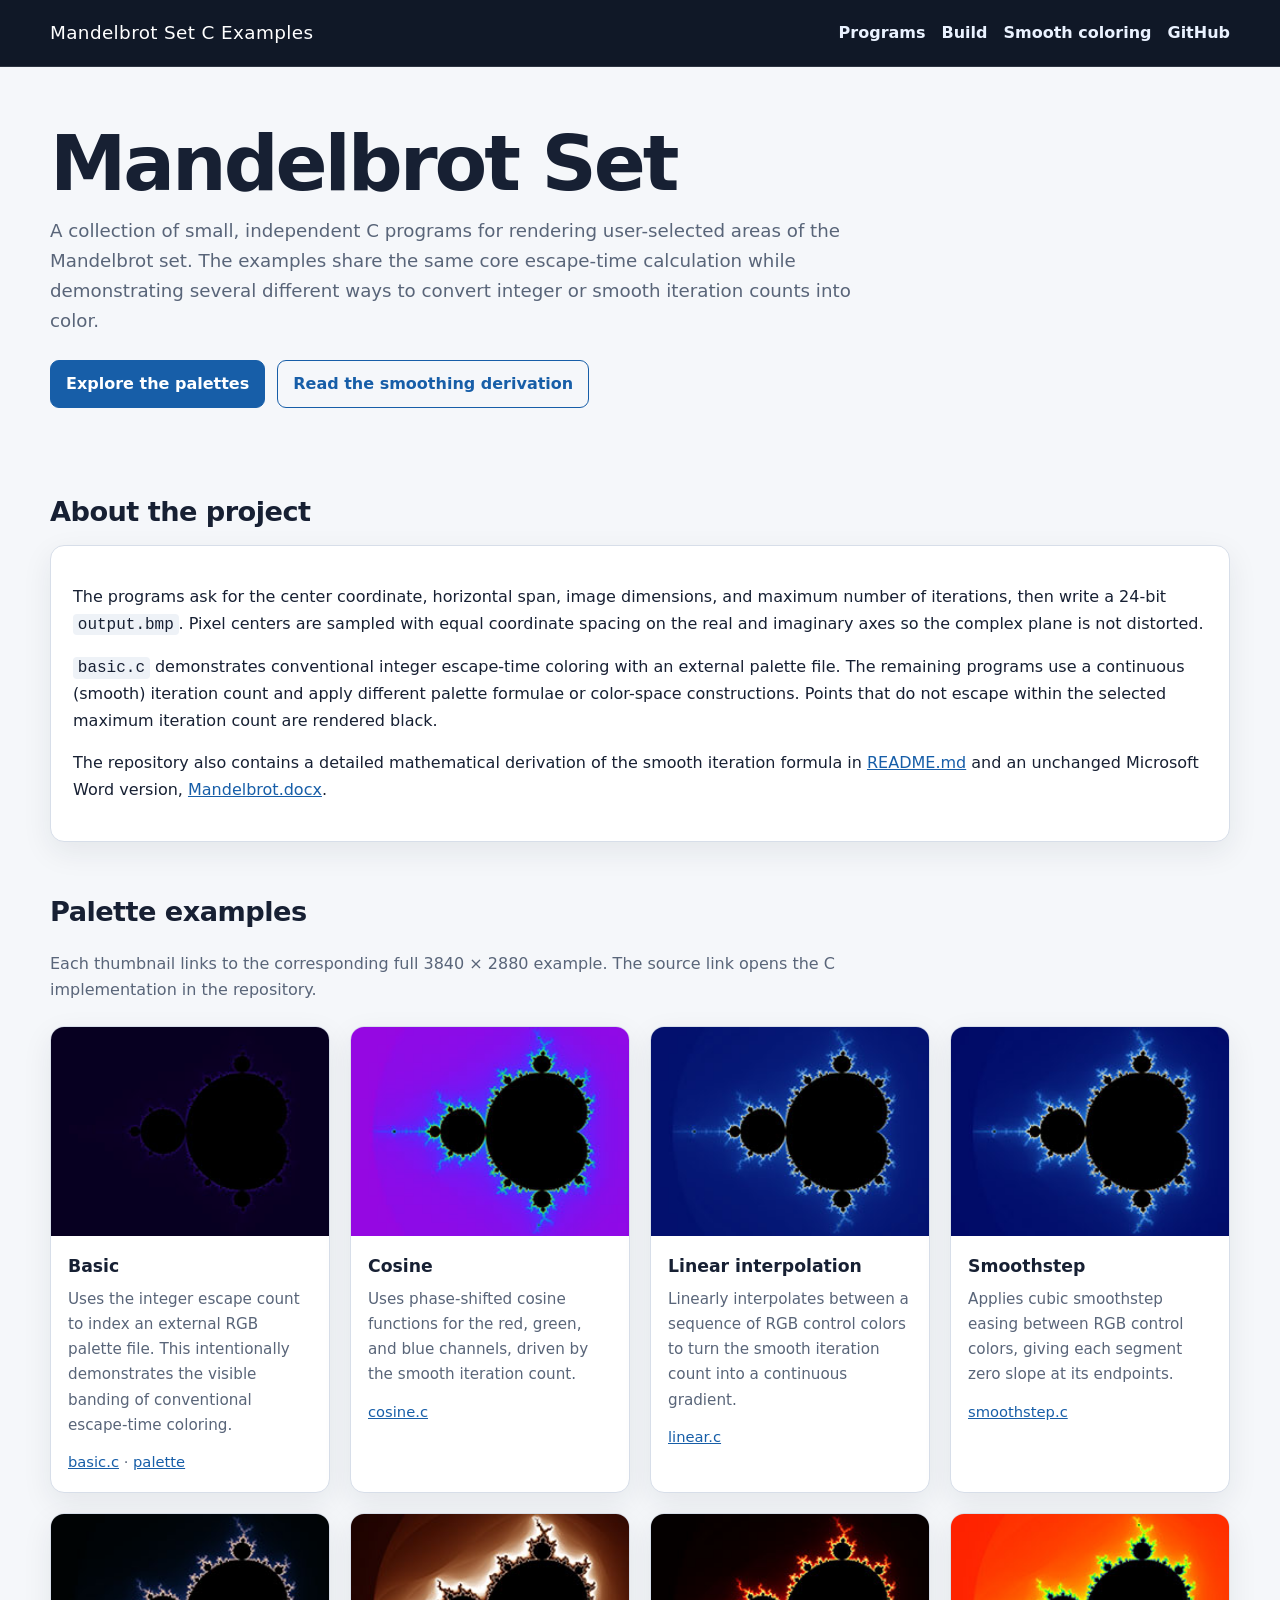
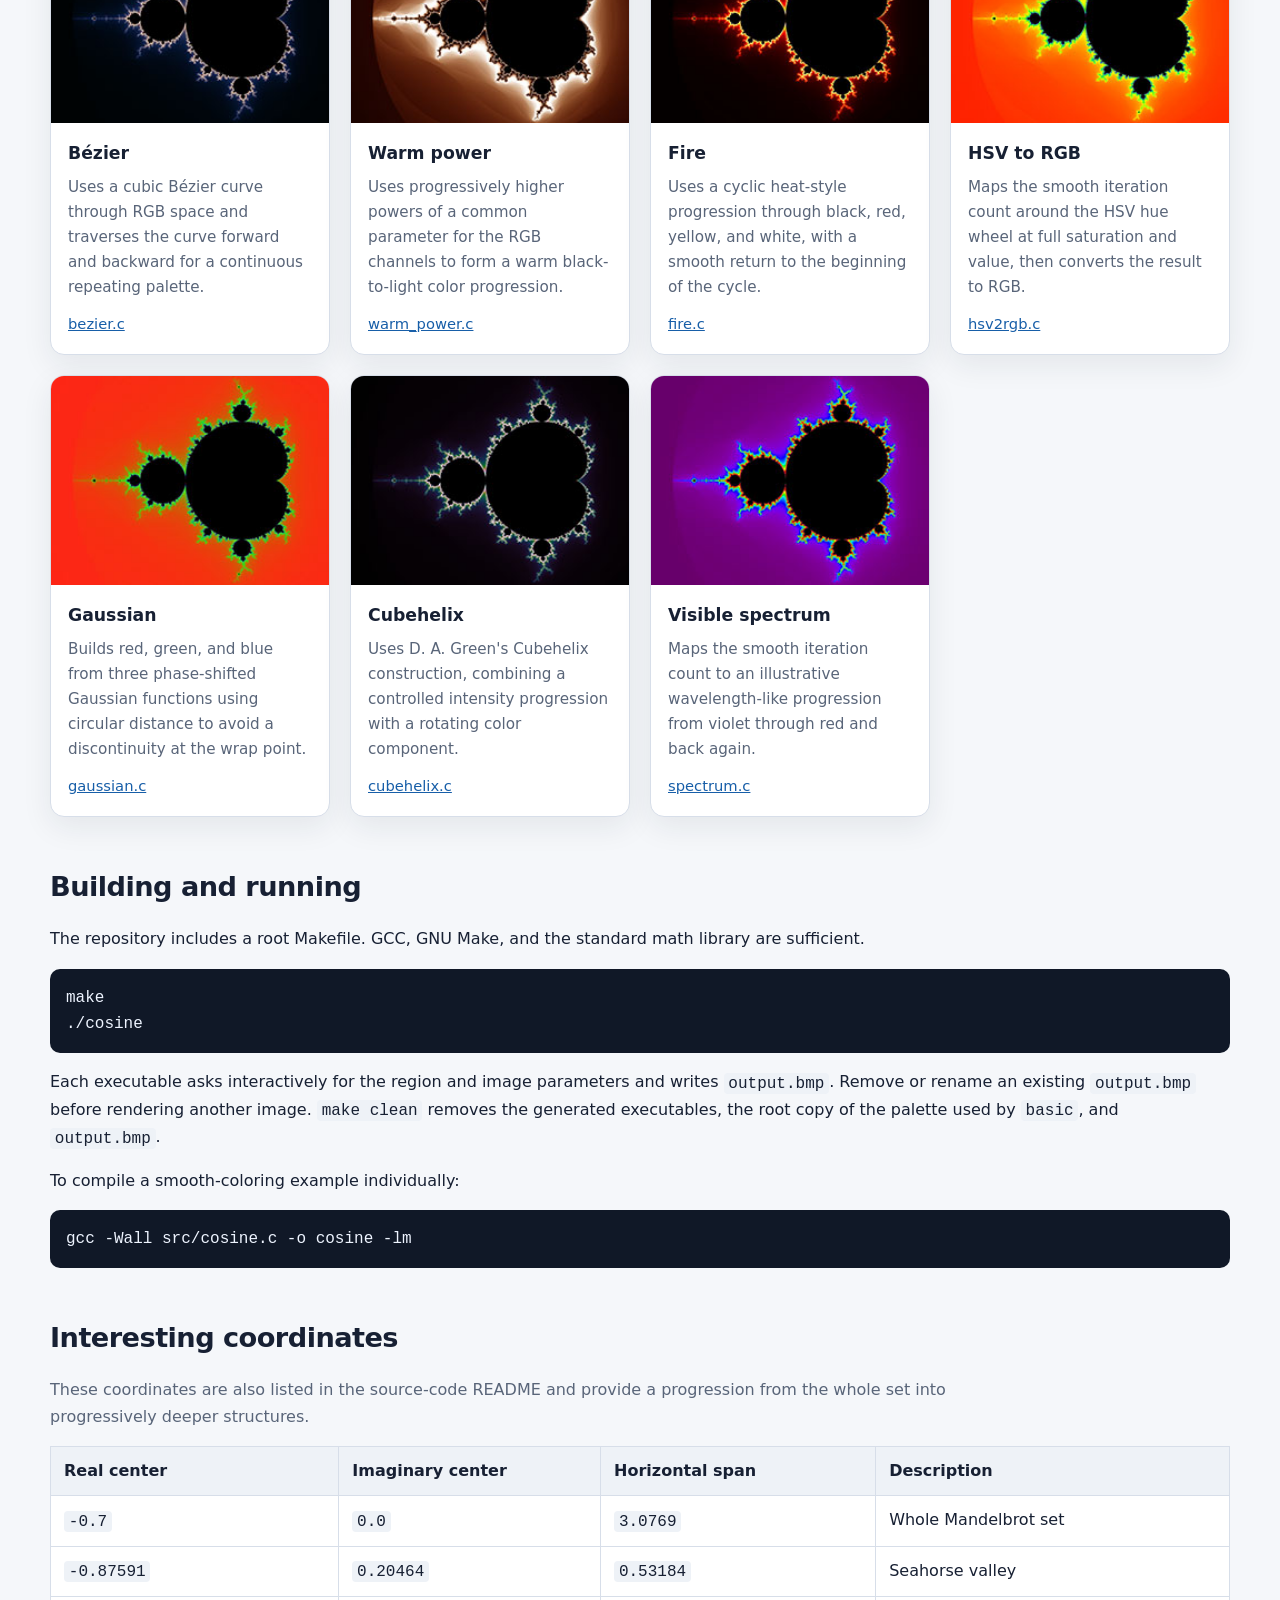
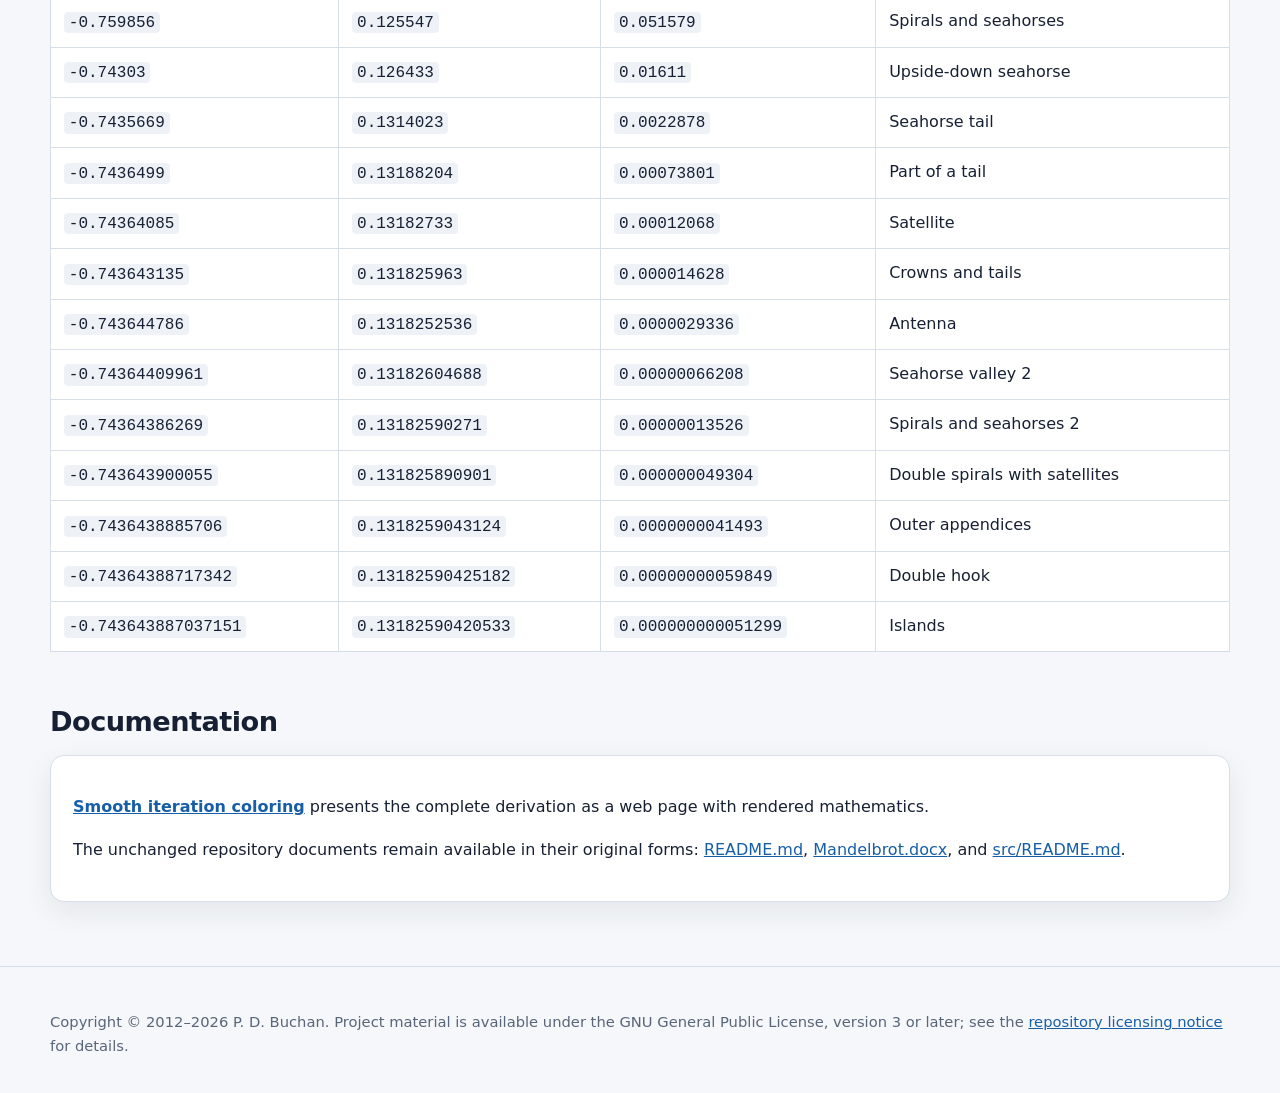
==== docs/index.html @ 26bf6dbe "Added GutHub Pages HTML files, Makefile, READMEs" ====
<!doctype html>
<html lang="en">
<head>
  <meta charset="utf-8">
  <meta name="viewport" content="width=device-width, initial-scale=1">
  <meta name="description" content="C language Mandelbrot renderers demonstrating integer and smooth coloring palettes.">
  <title>Mandelbrot Set C Examples</title>
  <link rel="stylesheet" href="assets/mandelbrot.css">
  <link rel="icon" href="assets/favicon.svg" type="image/svg+xml">
</head>
<body>
<header class="site-header">
  <div class="header-inner">
    <p class="site-title">Mandelbrot Set C Examples</p>
    <nav aria-label="Primary navigation">
      <a href="#programs">Programs</a>
      <a href="#build">Build</a>
      <a href="smoothing.html">Smooth coloring</a>
      <a href="https://github.com/pdbuchan/mandelbrot">GitHub</a>
    </nav>
  </div>
</header>

<main>
  <section class="hero">
    <h1>Mandelbrot Set</h1>
    <p>A collection of small, independent C programs for rendering user-selected areas of the Mandelbrot set. The examples share the same core escape-time calculation while demonstrating several different ways to convert integer or smooth iteration counts into color.</p>
    <div class="actions">
      <a class="button" href="#programs">Explore the palettes</a>
      <a class="button secondary" href="smoothing.html">Read the smoothing derivation</a>
    </div>
  </section>

  <section id="about">
    <h2>About the project</h2>
    <div class="panel">
      <p>The programs ask for the center coordinate, horizontal span, image dimensions, and maximum number of iterations, then write a 24-bit <code>output.bmp</code>. Pixel centers are sampled with equal coordinate spacing on the real and imaginary axes so the complex plane is not distorted.</p>
      <p><code>basic.c</code> demonstrates conventional integer escape-time coloring with an external palette file. The remaining programs use a continuous (smooth) iteration count and apply different palette formulae or color-space constructions. Points that do not escape within the selected maximum iteration count are rendered black.</p>
      <p>The repository also contains a detailed mathematical derivation of the smooth iteration formula in <a href="https://github.com/pdbuchan/mandelbrot/blob/main/README.md">README.md</a> and an unchanged Microsoft Word version, <a href="https://github.com/pdbuchan/mandelbrot/raw/refs/heads/main/Mandelbrot.docx">Mandelbrot.docx</a>.</p>
    </div>
  </section>

  <section id="programs">
    <h2>Palette examples</h2>
    <p class="lead">Each thumbnail links to the corresponding full 3840 × 2880 example. The source link opens the C implementation in the repository.</p>
    <div class="gallery">

      <article class="card">
        <a class="image-link" href="assets/images/basic_whole.jpg"><img src="assets/images/basic_whole_thumb.jpg" alt="Mandelbrot set rendered using the basic integer palette"></a>
        <div class="card-body"><h3>Basic</h3><p>Uses the integer escape count to index an external RGB palette file. This intentionally demonstrates the visible banding of conventional escape-time coloring.</p><p class="links"><a href="https://github.com/pdbuchan/mandelbrot/blob/main/src/basic.c">basic.c</a> · <a href="https://github.com/pdbuchan/mandelbrot/blob/main/src/palette">palette</a></p></div>
      </article>

      <article class="card">
        <a class="image-link" href="assets/images/cosine_whole.jpg"><img src="assets/images/cosine_whole_thumb.jpg" alt="Mandelbrot set rendered with a cosine palette"></a>
        <div class="card-body"><h3>Cosine</h3><p>Uses phase-shifted cosine functions for the red, green, and blue channels, driven by the smooth iteration count.</p><p class="links"><a href="https://github.com/pdbuchan/mandelbrot/blob/main/src/cosine.c">cosine.c</a></p></div>
      </article>

      <article class="card">
        <a class="image-link" href="assets/images/linear_whole.jpg"><img src="assets/images/linear_whole_thumb.jpg" alt="Mandelbrot set rendered with linear RGB interpolation"></a>
        <div class="card-body"><h3>Linear interpolation</h3><p>Linearly interpolates between a sequence of RGB control colors to turn the smooth iteration count into a continuous gradient.</p><p class="links"><a href="https://github.com/pdbuchan/mandelbrot/blob/main/src/linear.c">linear.c</a></p></div>
      </article>

      <article class="card">
        <a class="image-link" href="assets/images/smoothstep_whole.jpg"><img src="assets/images/smoothstep_whole_thumb.jpg" alt="Mandelbrot set rendered with smoothstep interpolation"></a>
        <div class="card-body"><h3>Smoothstep</h3><p>Applies cubic smoothstep easing between RGB control colors, giving each segment zero slope at its endpoints.</p><p class="links"><a href="https://github.com/pdbuchan/mandelbrot/blob/main/src/smoothstep.c">smoothstep.c</a></p></div>
      </article>

      <article class="card">
        <a class="image-link" href="assets/images/bezier_whole.jpg"><img src="assets/images/bezier_whole_thumb.jpg" alt="Mandelbrot set rendered with a Bezier color palette"></a>
        <div class="card-body"><h3>Bézier</h3><p>Uses a cubic Bézier curve through RGB space and traverses the curve forward and backward for a continuous repeating palette.</p><p class="links"><a href="https://github.com/pdbuchan/mandelbrot/blob/main/src/bezier.c">bezier.c</a></p></div>
      </article>

      <article class="card">
        <a class="image-link" href="assets/images/warm_power_whole.jpg"><img src="assets/images/warm_power_whole_thumb.jpg" alt="Mandelbrot set rendered with a warm RGB power-law palette"></a>
        <div class="card-body"><h3>Warm power</h3><p>Uses progressively higher powers of a common parameter for the RGB channels to form a warm black-to-light color progression.</p><p class="links"><a href="https://github.com/pdbuchan/mandelbrot/blob/main/src/warm_power.c">warm_power.c</a></p></div>
      </article>

      <article class="card">
        <a class="image-link" href="assets/images/fire_whole.jpg"><img src="assets/images/fire_whole_thumb.jpg" alt="Mandelbrot set rendered with a fire palette"></a>
        <div class="card-body"><h3>Fire</h3><p>Uses a cyclic heat-style progression through black, red, yellow, and white, with a smooth return to the beginning of the cycle.</p><p class="links"><a href="https://github.com/pdbuchan/mandelbrot/blob/main/src/fire.c">fire.c</a></p></div>
      </article>

      <article class="card">
        <a class="image-link" href="assets/images/hsv2rgb_whole.jpg"><img src="assets/images/hsv2rgb_whole_thumb.jpg" alt="Mandelbrot set rendered by converting HSV hue to RGB"></a>
        <div class="card-body"><h3>HSV to RGB</h3><p>Maps the smooth iteration count around the HSV hue wheel at full saturation and value, then converts the result to RGB.</p><p class="links"><a href="https://github.com/pdbuchan/mandelbrot/blob/main/src/hsv2rgb.c">hsv2rgb.c</a></p></div>
      </article>

      <article class="card">
        <a class="image-link" href="assets/images/gaussian_whole.jpg"><img src="assets/images/gaussian_whole_thumb.jpg" alt="Mandelbrot set rendered with Gaussian RGB channel functions"></a>
        <div class="card-body"><h3>Gaussian</h3><p>Builds red, green, and blue from three phase-shifted Gaussian functions using circular distance to avoid a discontinuity at the wrap point.</p><p class="links"><a href="https://github.com/pdbuchan/mandelbrot/blob/main/src/gaussian.c">gaussian.c</a></p></div>
      </article>

      <article class="card">
        <a class="image-link" href="assets/images/cubehelix_whole.jpg"><img src="assets/images/cubehelix_whole_thumb.jpg" alt="Mandelbrot set rendered with the Cubehelix color scheme"></a>
        <div class="card-body"><h3>Cubehelix</h3><p>Uses D. A. Green's Cubehelix construction, combining a controlled intensity progression with a rotating color component.</p><p class="links"><a href="https://github.com/pdbuchan/mandelbrot/blob/main/src/cubehelix.c">cubehelix.c</a></p></div>
      </article>

      <article class="card">
        <a class="image-link" href="assets/images/spectrum_whole.jpg"><img src="assets/images/spectrum_whole_thumb.jpg" alt="Mandelbrot set rendered with an approximate visible spectrum"></a>
        <div class="card-body"><h3>Visible spectrum</h3><p>Maps the smooth iteration count to an illustrative wavelength-like progression from violet through red and back again.</p><p class="links"><a href="https://github.com/pdbuchan/mandelbrot/blob/main/src/spectrum.c">spectrum.c</a></p></div>
      </article>

    </div>
  </section>

  <section id="build">
    <h2>Building and running</h2>
    <p>The repository includes a root Makefile. GCC, GNU Make, and the standard math library are sufficient.</p>
    <pre><code>make
./cosine</code></pre>
    <p>Each executable asks interactively for the region and image parameters and writes <code>output.bmp</code>. Remove or rename an existing <code>output.bmp</code> before rendering another image. <code>make clean</code> removes the generated executables, the root copy of the palette used by <code>basic</code>, and <code>output.bmp</code>.</p>
    <p>To compile a smooth-coloring example individually:</p>
    <pre><code>gcc -Wall src/cosine.c -o cosine -lm</code></pre>
  </section>

  <section id="coordinates">
    <h2>Interesting coordinates</h2>
    <p class="lead">These coordinates are also listed in the source-code README and provide a progression from the whole set into progressively deeper structures.</p>
    <div class="table-wrap">
      <table>
        <thead><tr><th>Real center</th><th>Imaginary center</th><th>Horizontal span</th><th>Description</th></tr></thead>
        <tbody>
          <tr><td><code>-0.7</code></td><td><code>0.0</code></td><td><code>3.0769</code></td><td>Whole Mandelbrot set</td></tr>
          <tr><td><code>-0.87591</code></td><td><code>0.20464</code></td><td><code>0.53184</code></td><td>Seahorse valley</td></tr>
          <tr><td><code>-0.759856</code></td><td><code>0.125547</code></td><td><code>0.051579</code></td><td>Spirals and seahorses</td></tr>
          <tr><td><code>-0.74303</code></td><td><code>0.126433</code></td><td><code>0.01611</code></td><td>Upside-down seahorse</td></tr>
          <tr><td><code>-0.7435669</code></td><td><code>0.1314023</code></td><td><code>0.0022878</code></td><td>Seahorse tail</td></tr>
          <tr><td><code>-0.7436499</code></td><td><code>0.13188204</code></td><td><code>0.00073801</code></td><td>Part of a tail</td></tr>
          <tr><td><code>-0.74364085</code></td><td><code>0.13182733</code></td><td><code>0.00012068</code></td><td>Satellite</td></tr>
          <tr><td><code>-0.743643135</code></td><td><code>0.131825963</code></td><td><code>0.000014628</code></td><td>Crowns and tails</td></tr>
          <tr><td><code>-0.743644786</code></td><td><code>0.1318252536</code></td><td><code>0.0000029336</code></td><td>Antenna</td></tr>
          <tr><td><code>-0.74364409961</code></td><td><code>0.13182604688</code></td><td><code>0.00000066208</code></td><td>Seahorse valley 2</td></tr>
          <tr><td><code>-0.74364386269</code></td><td><code>0.13182590271</code></td><td><code>0.00000013526</code></td><td>Spirals and seahorses 2</td></tr>
          <tr><td><code>-0.743643900055</code></td><td><code>0.131825890901</code></td><td><code>0.000000049304</code></td><td>Double spirals with satellites</td></tr>
          <tr><td><code>-0.7436438885706</code></td><td><code>0.1318259043124</code></td><td><code>0.0000000041493</code></td><td>Outer appendices</td></tr>
          <tr><td><code>-0.74364388717342</code></td><td><code>0.13182590425182</code></td><td><code>0.00000000059849</code></td><td>Double hook</td></tr>
          <tr><td><code>-0.743643887037151</code></td><td><code>0.13182590420533</code></td><td><code>0.000000000051299</code></td><td>Islands</td></tr>
        </tbody>
      </table>
    </div>
  </section>

  <section id="documentation">
    <h2>Documentation</h2>
    <div class="panel">
      <p><a href="smoothing.html"><strong>Smooth iteration coloring</strong></a> presents the complete derivation as a web page with rendered mathematics.</p>
      <p>The unchanged repository documents remain available in their original forms: <a href="https://github.com/pdbuchan/mandelbrot/blob/main/README.md">README.md</a>, <a href="https://github.com/pdbuchan/mandelbrot/raw/refs/heads/main/Mandelbrot.docx">Mandelbrot.docx</a>, and <a href="https://github.com/pdbuchan/mandelbrot/blob/main/src/README.md">src/README.md</a>.</p>
    </div>
  </section>
</main>

<footer>
  <div class="footer-inner">
    <p>Copyright © 2012–2026 P. D. Buchan. Project material is available under the GNU General Public License, version 3 or later; see the <a href="https://github.com/pdbuchan/mandelbrot/blob/main/LICENSE-NOTICE.md">repository licensing notice</a> for details.</p>
  </div>
</footer>
</body>
</html>
---- docs/assets/mandelbrot.css ----
:root {
  color-scheme: light;
  --bg: #f5f7fa;
  --surface: #ffffff;
  --surface-2: #eef2f7;
  --text: #172033;
  --muted: #596579;
  --border: #d7dee9;
  --accent: #175ea8;
  --accent-dark: #104779;
  --shadow: 0 10px 30px rgba(23, 32, 51, 0.08);
  --radius: 14px;
  --content: 1180px;
}

* { box-sizing: border-box; }

html { scroll-behavior: smooth; }

body {
  margin: 0;
  background: var(--bg);
  color: var(--text);
  font-family: system-ui, -apple-system, BlinkMacSystemFont, "Segoe UI", sans-serif;
  line-height: 1.65;
}

a { color: var(--accent); }
a:hover { color: var(--accent-dark); }

header.site-header {
  background: #101827;
  color: #fff;
  border-bottom: 1px solid rgba(255,255,255,.12);
}

.header-inner,
main,
.footer-inner {
  width: min(calc(100% - 32px), var(--content));
  margin: 0 auto;
}

.header-inner {
  display: flex;
  align-items: center;
  justify-content: space-between;
  gap: 24px;
  padding: 18px 0;
}

.site-title {
  margin: 0;
  font-size: 1.15rem;
  letter-spacing: .02em;
}

nav { display: flex; flex-wrap: wrap; gap: 16px; }
nav a { color: #eaf2ff; text-decoration: none; font-weight: 600; }
nav a:hover { color: #fff; text-decoration: underline; }

.hero {
  padding: 58px 0 34px;
}

.hero h1 {
  margin: 0 0 12px;
  font-size: clamp(2.2rem, 6vw, 4.8rem);
  line-height: 1.02;
  letter-spacing: -.04em;
}

.hero p {
  max-width: 820px;
  margin: 0;
  color: var(--muted);
  font-size: 1.14rem;
}

.actions { display: flex; flex-wrap: wrap; gap: 12px; margin-top: 24px; }
.button {
  display: inline-block;
  padding: 10px 15px;
  border: 1px solid var(--accent);
  border-radius: 9px;
  background: var(--accent);
  color: white;
  text-decoration: none;
  font-weight: 700;
}
.button.secondary { background: transparent; color: var(--accent); }
.button:hover { background: var(--accent-dark); color: #fff; }

section { margin: 0 0 48px; }
section > h2 {
  margin-bottom: 10px;
  font-size: 1.7rem;
  letter-spacing: -.02em;
}
.lead { color: var(--muted); max-width: 900px; }

.panel {
  padding: 22px;
  background: var(--surface);
  border: 1px solid var(--border);
  border-radius: var(--radius);
  box-shadow: var(--shadow);
}

.gallery {
  display: grid;
  grid-template-columns: repeat(auto-fit, minmax(245px, 1fr));
  gap: 20px;
  margin-top: 22px;
}

.card {
  overflow: hidden;
  background: var(--surface);
  border: 1px solid var(--border);
  border-radius: var(--radius);
  box-shadow: var(--shadow);
}

.card a.image-link { display: block; background: #05070a; }
.card img {
  display: block;
  width: 100%;
  aspect-ratio: 250 / 188;
  object-fit: cover;
}
.card-body { padding: 16px 17px 18px; }
.card h3 { margin: 0 0 7px; font-size: 1.08rem; }
.card p { margin: 0; color: var(--muted); font-size: .95rem; }
.card .links { margin-top: 12px; font-size: .92rem; }

code, pre { font-family: ui-monospace, SFMono-Regular, Menlo, Consolas, monospace; }
code {
  padding: .1em .3em;
  background: var(--surface-2);
  border-radius: 4px;
}
pre {
  overflow-x: auto;
  padding: 16px;
  background: #101827;
  color: #eef4ff;
  border-radius: 10px;
}
pre code { padding: 0; background: none; }

.table-wrap { overflow-x: auto; }
table {
  width: 100%;
  border-collapse: collapse;
  background: var(--surface);
}
th, td {
  padding: 11px 13px;
  border: 1px solid var(--border);
  text-align: left;
  vertical-align: top;
}
th { background: var(--surface-2); }

.math-page main { max-width: 920px; }
.math-page main > h1 { margin-top: 48px; }
.math-page h2 { margin-top: 2.2em; }
.math-page h3 { margin-top: 1.8em; }
.math-page blockquote {
  margin-left: 0;
  padding: 1px 18px;
  border-left: 4px solid var(--accent);
  background: var(--surface);
}

footer {
  margin-top: 64px;
  padding: 28px 0 40px;
  border-top: 1px solid var(--border);
  color: var(--muted);
  font-size: .92rem;
}

@media (max-width: 700px) {
  .header-inner { align-items: flex-start; flex-direction: column; }
  .hero { padding-top: 38px; }
}
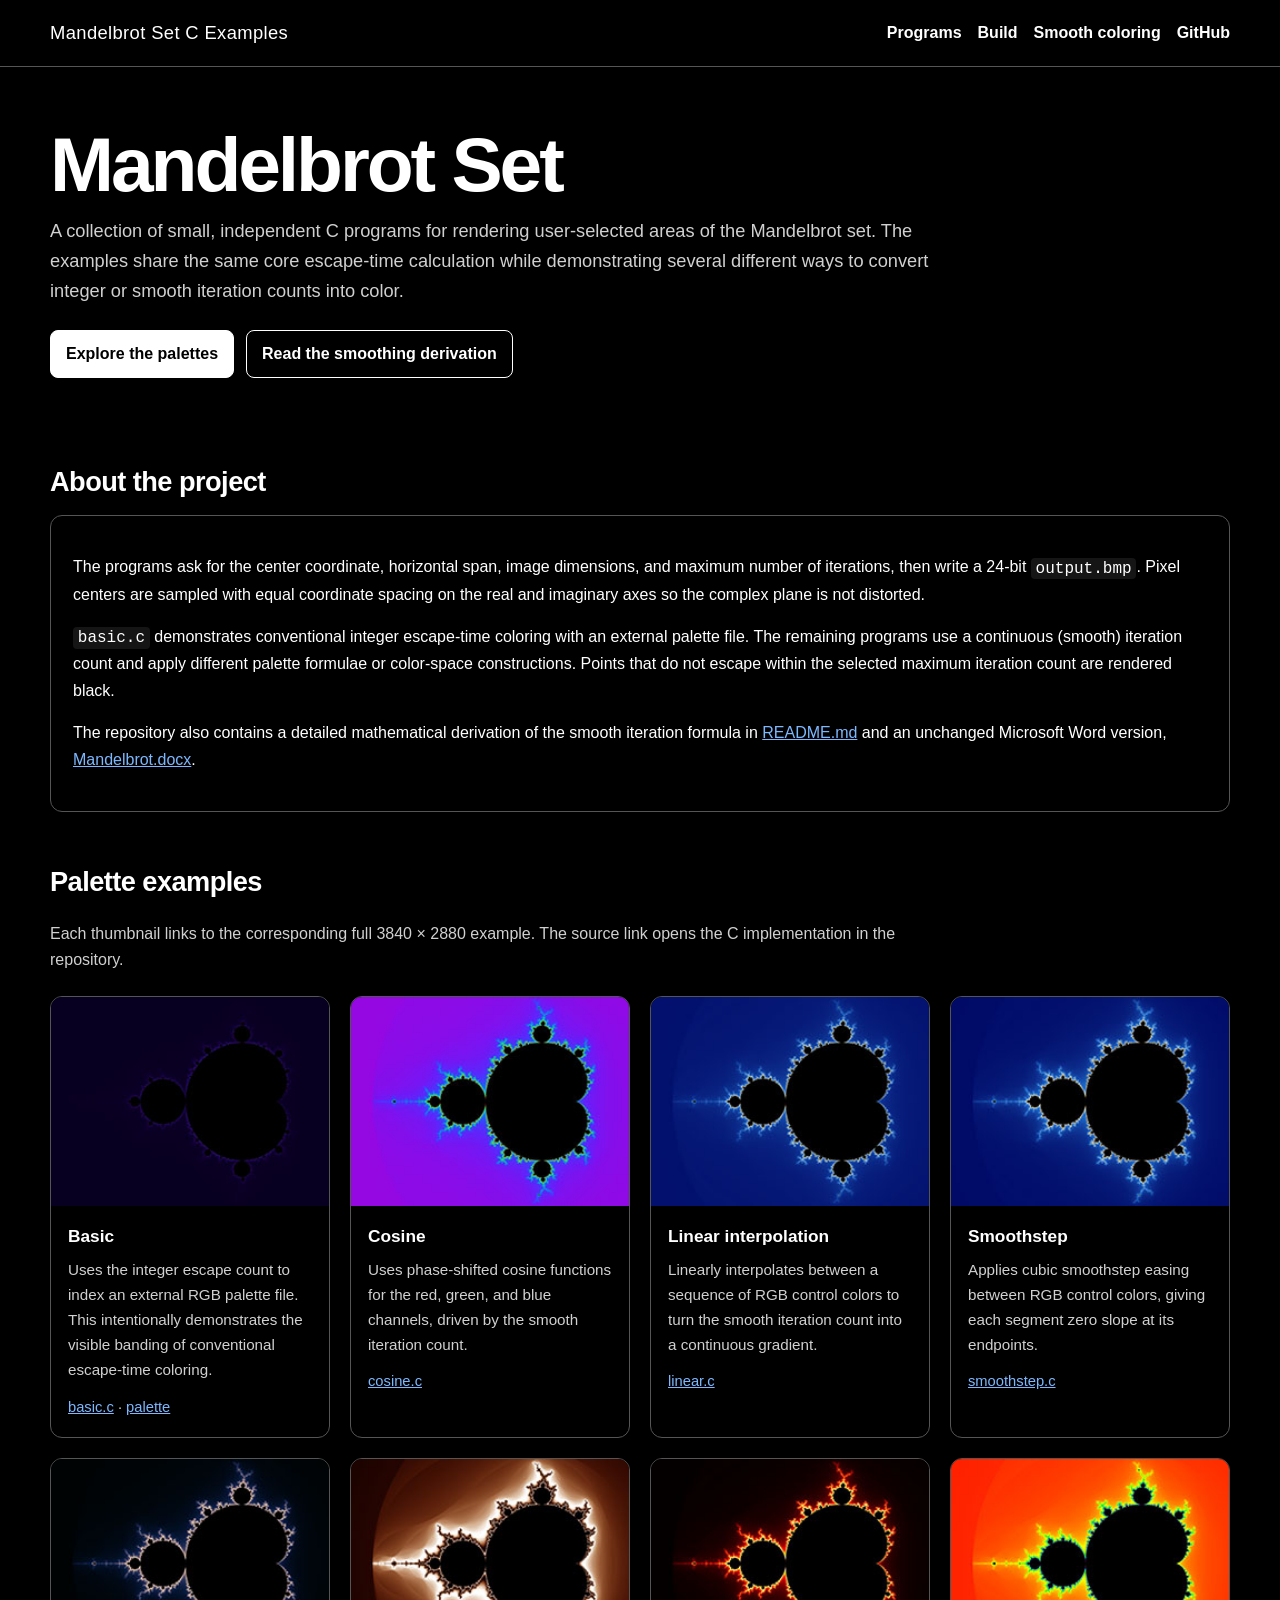
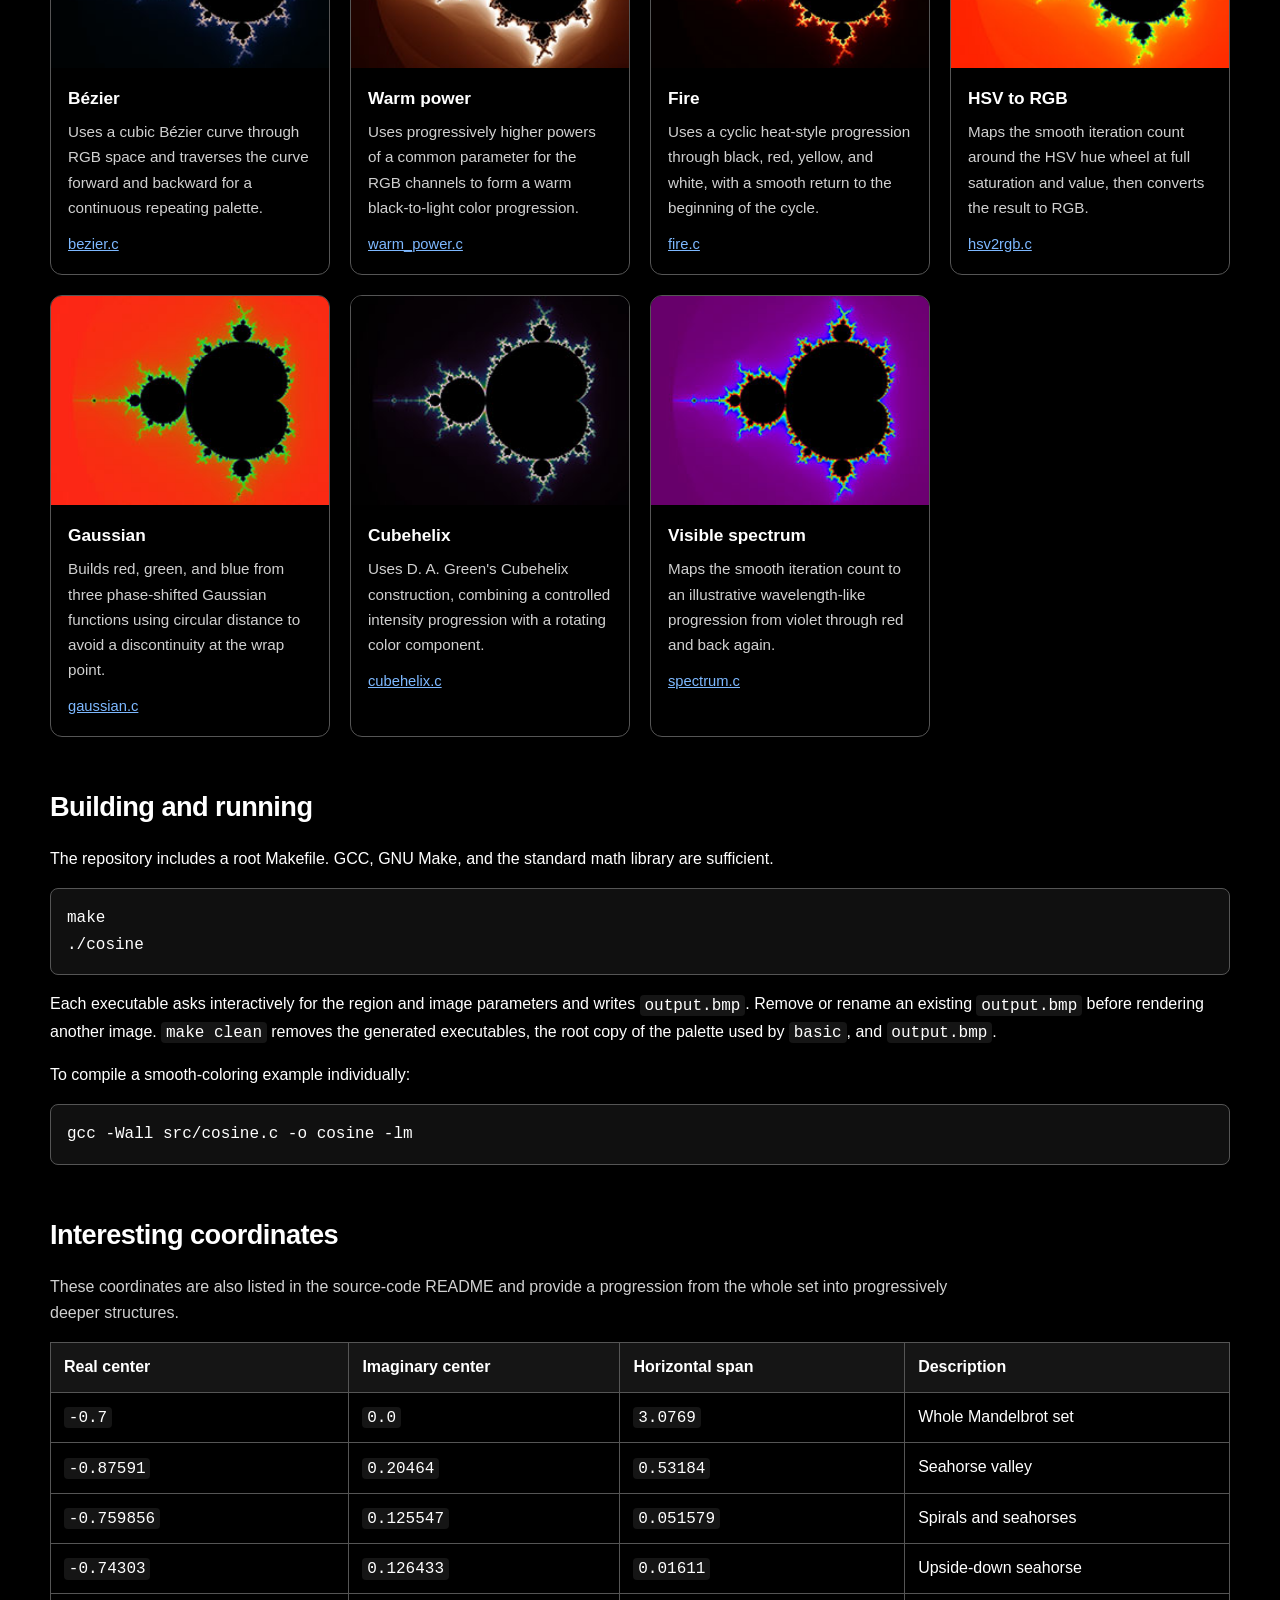
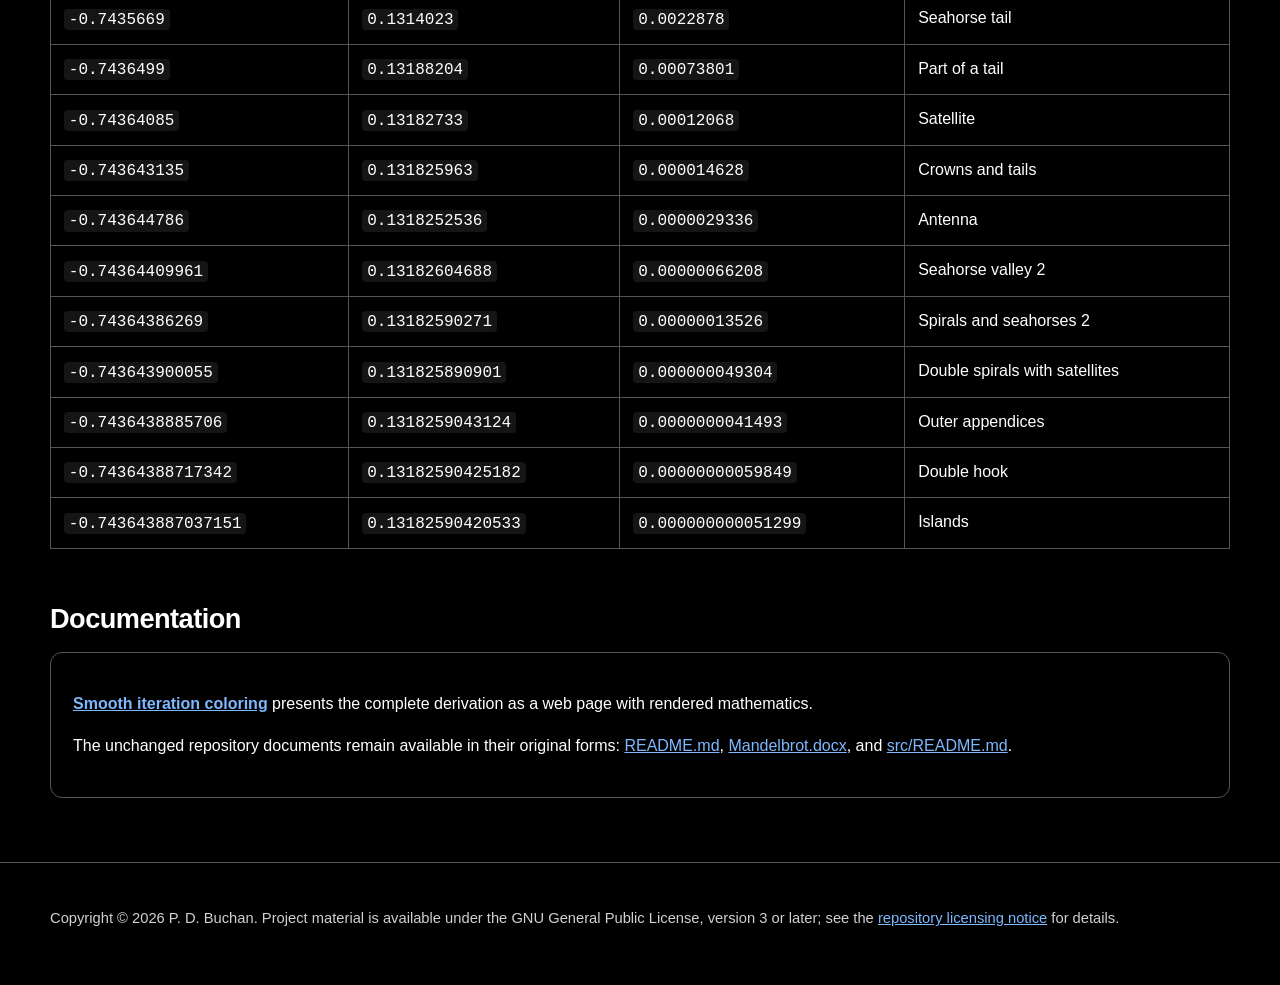
==== commit 8accbb48: "Revised READMEs and HTML" ====
--- a/docs/index.html
+++ b/docs/index.html
@@ -151,7 +151,7 @@
 
 <footer>
   <div class="footer-inner">
-    <p>Copyright © 2012–2026 P. D. Buchan. Project material is available under the GNU General Public License, version 3 or later; see the <a href="https://github.com/pdbuchan/mandelbrot/blob/main/LICENSE-NOTICE.md">repository licensing notice</a> for details.</p>
+    <p>Copyright © 2026 P. D. Buchan. Project material is available under the GNU General Public License, version 3 or later; see the <a href="https://github.com/pdbuchan/mandelbrot/blob/main/LICENSE-NOTICE.md">repository licensing notice</a> for details.</p>
   </div>
 </footer>
 </body>
--- a/docs/assets/mandelbrot.css
+++ b/docs/assets/mandelbrot.css
@@ -1,37 +1,43 @@
 :root {
-  color-scheme: light;
-  --bg: #f5f7fa;
-  --surface: #ffffff;
-  --surface-2: #eef2f7;
-  --text: #172033;
-  --muted: #596579;
-  --border: #d7dee9;
-  --accent: #175ea8;
-  --accent-dark: #104779;
-  --shadow: 0 10px 30px rgba(23, 32, 51, 0.08);
-  --radius: 14px;
+  color-scheme: dark;
+  --bg: #000000;
+  --text: #ffffff;
+  --muted: #d0d0d0;
+  --border: #555555;
+  --accent: #7db8ff;
+  --accent-hover: #b7d8ff;
+  --radius: 12px;
   --content: 1180px;
 }
 
-* { box-sizing: border-box; }
-
-html { scroll-behavior: smooth; }
+* {
+  box-sizing: border-box;
+}
+
+html {
+  scroll-behavior: smooth;
+}
 
 body {
   margin: 0;
-  background: var(--bg);
-  color: var(--text);
-  font-family: system-ui, -apple-system, BlinkMacSystemFont, "Segoe UI", sans-serif;
+  background-color: #000000;
+  color: #ffffff;
+  font-family: Arial, Helvetica, sans-serif;
   line-height: 1.65;
 }
 
-a { color: var(--accent); }
-a:hover { color: var(--accent-dark); }
+a {
+  color: var(--accent);
+}
+
+a:hover {
+  color: var(--accent-hover);
+}
 
 header.site-header {
-  background: #101827;
-  color: #fff;
-  border-bottom: 1px solid rgba(255,255,255,.12);
+  background-color: #000000;
+  color: #ffffff;
+  border-bottom: 1px solid var(--border);
 }
 
 .header-inner,
@@ -51,13 +57,27 @@
 
 .site-title {
   margin: 0;
+  color: #ffffff;
   font-size: 1.15rem;
-  letter-spacing: .02em;
-}
-
-nav { display: flex; flex-wrap: wrap; gap: 16px; }
-nav a { color: #eaf2ff; text-decoration: none; font-weight: 600; }
-nav a:hover { color: #fff; text-decoration: underline; }
+  letter-spacing: 0.02em;
+}
+
+nav {
+  display: flex;
+  flex-wrap: wrap;
+  gap: 16px;
+}
+
+nav a {
+  color: #ffffff;
+  text-decoration: none;
+  font-weight: 600;
+}
+
+nav a:hover {
+  color: var(--accent-hover);
+  text-decoration: underline;
+}
 
 .hero {
   padding: 58px 0 34px;
@@ -65,46 +85,85 @@
 
 .hero h1 {
   margin: 0 0 12px;
+  color: #ffffff;
   font-size: clamp(2.2rem, 6vw, 4.8rem);
   line-height: 1.02;
-  letter-spacing: -.04em;
+  letter-spacing: -0.04em;
+}
+
+.hero p,
+.lead {
+  max-width: 900px;
+  color: var(--muted);
 }
 
 .hero p {
-  max-width: 820px;
   margin: 0;
-  color: var(--muted);
   font-size: 1.14rem;
 }
 
-.actions { display: flex; flex-wrap: wrap; gap: 12px; margin-top: 24px; }
+.actions {
+  display: flex;
+  flex-wrap: wrap;
+  gap: 12px;
+  margin-top: 24px;
+}
+
 .button {
   display: inline-block;
   padding: 10px 15px;
-  border: 1px solid var(--accent);
-  border-radius: 9px;
-  background: var(--accent);
-  color: white;
+  border: 1px solid #ffffff;
+  border-radius: 8px;
+  background-color: #ffffff;
+  color: #000000;
   text-decoration: none;
   font-weight: 700;
 }
-.button.secondary { background: transparent; color: var(--accent); }
-.button:hover { background: var(--accent-dark); color: #fff; }
-
-section { margin: 0 0 48px; }
+
+.button.secondary {
+  background-color: #000000;
+  color: #ffffff;
+}
+
+.button:hover {
+  background-color: #d9d9d9;
+  color: #000000;
+}
+
+.button.secondary:hover {
+  background-color: #1a1a1a;
+  color: #ffffff;
+}
+
+section {
+  margin: 0 0 48px;
+}
+
 section > h2 {
   margin-bottom: 10px;
+  color: #ffffff;
   font-size: 1.7rem;
-  letter-spacing: -.02em;
-}
-.lead { color: var(--muted); max-width: 900px; }
+  letter-spacing: -0.02em;
+}
+
+h1,
+h2,
+h3,
+h4,
+h5,
+h6 {
+  color: #ffffff;
+}
+
+.panel,
+.card {
+  background-color: #000000;
+  border: 1px solid var(--border);
+  border-radius: var(--radius);
+}
 
 .panel {
   padding: 22px;
-  background: var(--surface);
-  border: 1px solid var(--border);
-  border-radius: var(--radius);
-  box-shadow: var(--shadow);
 }
 
 .gallery {
@@ -116,62 +175,111 @@
 
 .card {
   overflow: hidden;
-  background: var(--surface);
-  border: 1px solid var(--border);
-  border-radius: var(--radius);
-  box-shadow: var(--shadow);
-}
-
-.card a.image-link { display: block; background: #05070a; }
+}
+
+.card a.image-link {
+  display: block;
+  background-color: #000000;
+}
+
 .card img {
   display: block;
   width: 100%;
   aspect-ratio: 250 / 188;
   object-fit: cover;
 }
-.card-body { padding: 16px 17px 18px; }
-.card h3 { margin: 0 0 7px; font-size: 1.08rem; }
-.card p { margin: 0; color: var(--muted); font-size: .95rem; }
-.card .links { margin-top: 12px; font-size: .92rem; }
-
-code, pre { font-family: ui-monospace, SFMono-Regular, Menlo, Consolas, monospace; }
+
+.card-body {
+  padding: 16px 17px 18px;
+}
+
+.card h3 {
+  margin: 0 0 7px;
+  font-size: 1.08rem;
+}
+
+.card p {
+  margin: 0;
+  color: var(--muted);
+  font-size: 0.95rem;
+}
+
+.card .links {
+  margin-top: 12px;
+  font-size: 0.92rem;
+}
+
+code,
+pre {
+  font-family: "Courier New", Courier, monospace;
+}
+
 code {
-  padding: .1em .3em;
-  background: var(--surface-2);
+  padding: 0.1em 0.3em;
+  background-color: #151515;
+  color: #ffffff;
   border-radius: 4px;
 }
+
 pre {
   overflow-x: auto;
   padding: 16px;
-  background: #101827;
-  color: #eef4ff;
-  border-radius: 10px;
-}
-pre code { padding: 0; background: none; }
-
-.table-wrap { overflow-x: auto; }
+  background-color: #101010;
+  color: #ffffff;
+  border: 1px solid var(--border);
+  border-radius: 8px;
+}
+
+pre code {
+  padding: 0;
+  background: none;
+}
+
+.table-wrap {
+  overflow-x: auto;
+}
+
 table {
   width: 100%;
   border-collapse: collapse;
-  background: var(--surface);
-}
-th, td {
+  background-color: #000000;
+  color: #ffffff;
+}
+
+th,
+td {
   padding: 11px 13px;
   border: 1px solid var(--border);
   text-align: left;
   vertical-align: top;
 }
-th { background: var(--surface-2); }
-
-.math-page main { max-width: 920px; }
-.math-page main > h1 { margin-top: 48px; }
-.math-page h2 { margin-top: 2.2em; }
-.math-page h3 { margin-top: 1.8em; }
+
+th {
+  background-color: #151515;
+}
+
+.math-page main {
+  max-width: 920px;
+}
+
+.math-page main > h1 {
+  margin-top: 48px;
+}
+
+.math-page h2 {
+  margin-top: 2.2em;
+}
+
+.math-page h3 {
+  margin-top: 1.8em;
+}
+
 .math-page blockquote {
   margin-left: 0;
   padding: 1px 18px;
-  border-left: 4px solid var(--accent);
-  background: var(--surface);
+  background-color: #000000;
+  border-left: 4px solid #ffffff;
+  color: #ffffff;
 }
 
 footer {
@@ -179,10 +287,16 @@
   padding: 28px 0 40px;
   border-top: 1px solid var(--border);
   color: var(--muted);
-  font-size: .92rem;
+  font-size: 0.92rem;
 }
 
 @media (max-width: 700px) {
-  .header-inner { align-items: flex-start; flex-direction: column; }
-  .hero { padding-top: 38px; }
-}
+  .header-inner {
+    align-items: flex-start;
+    flex-direction: column;
+  }
+
+  .hero {
+    padding-top: 38px;
+  }
+}
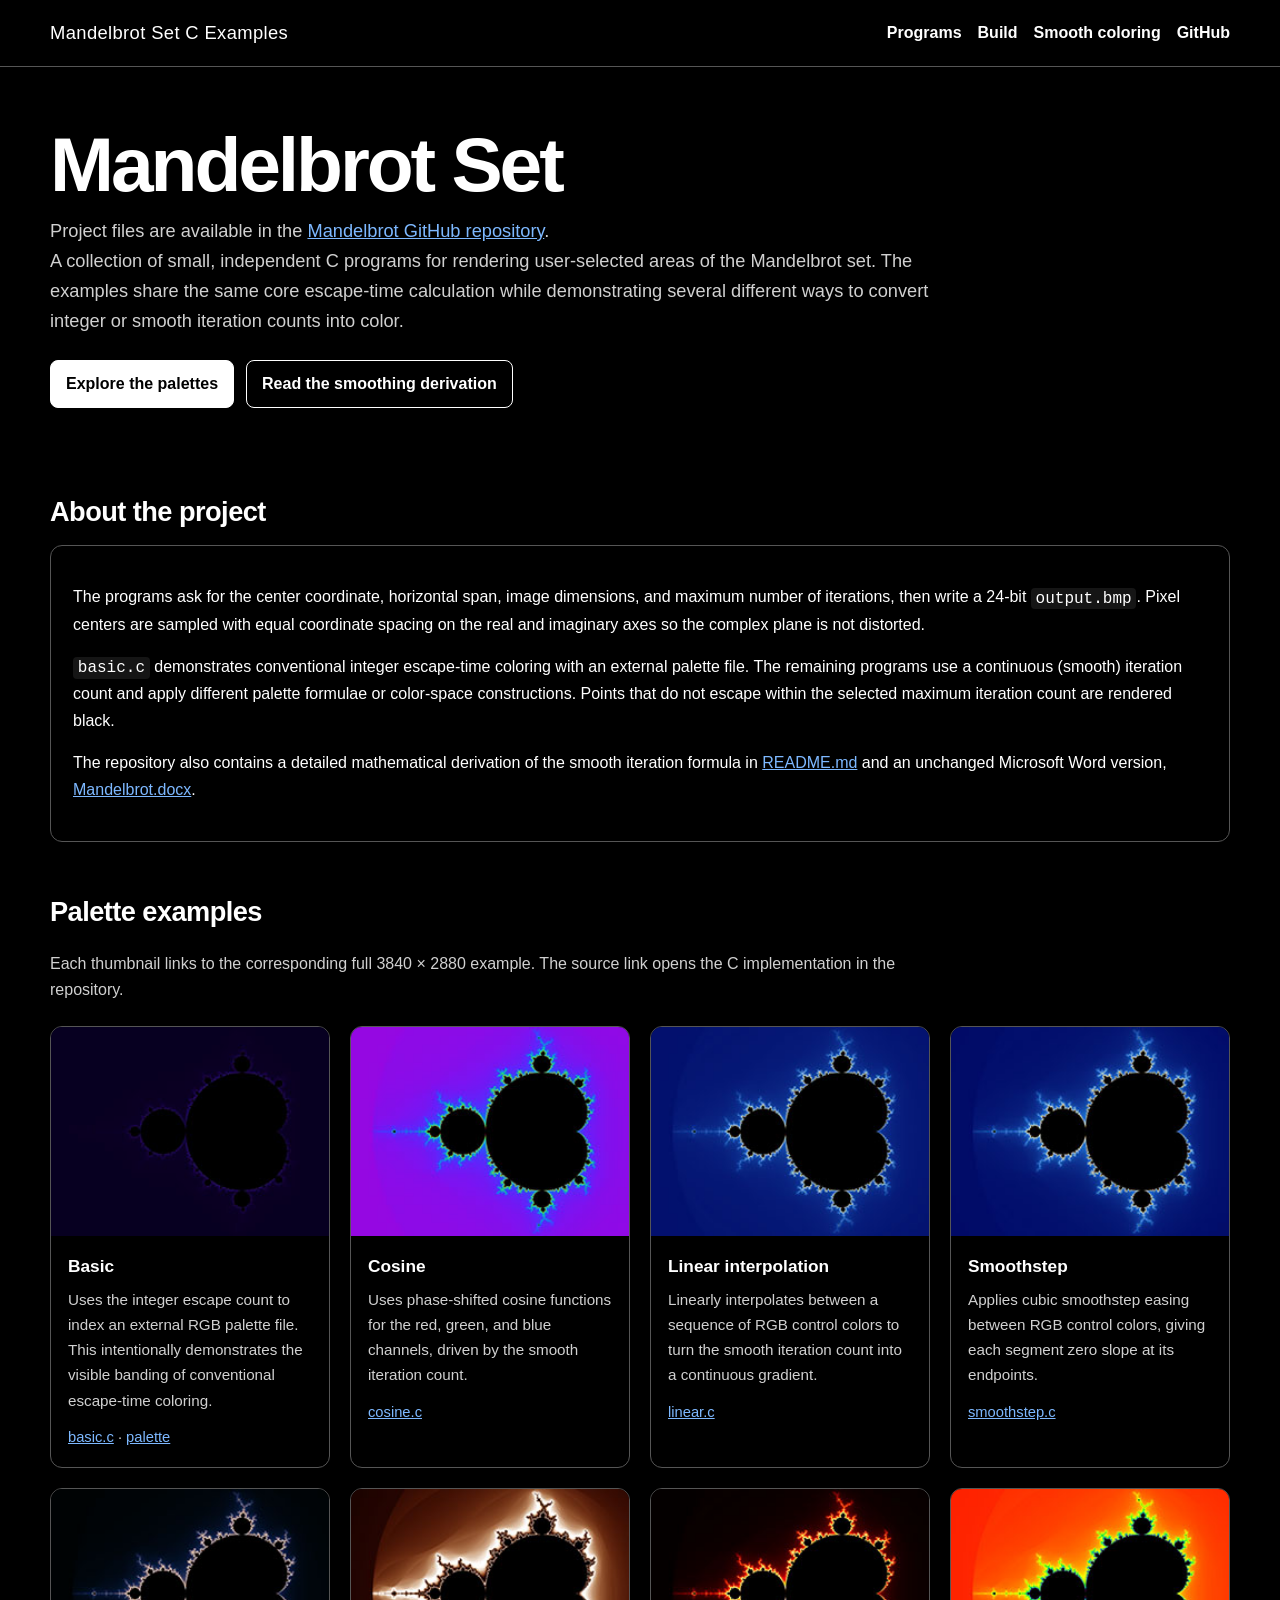
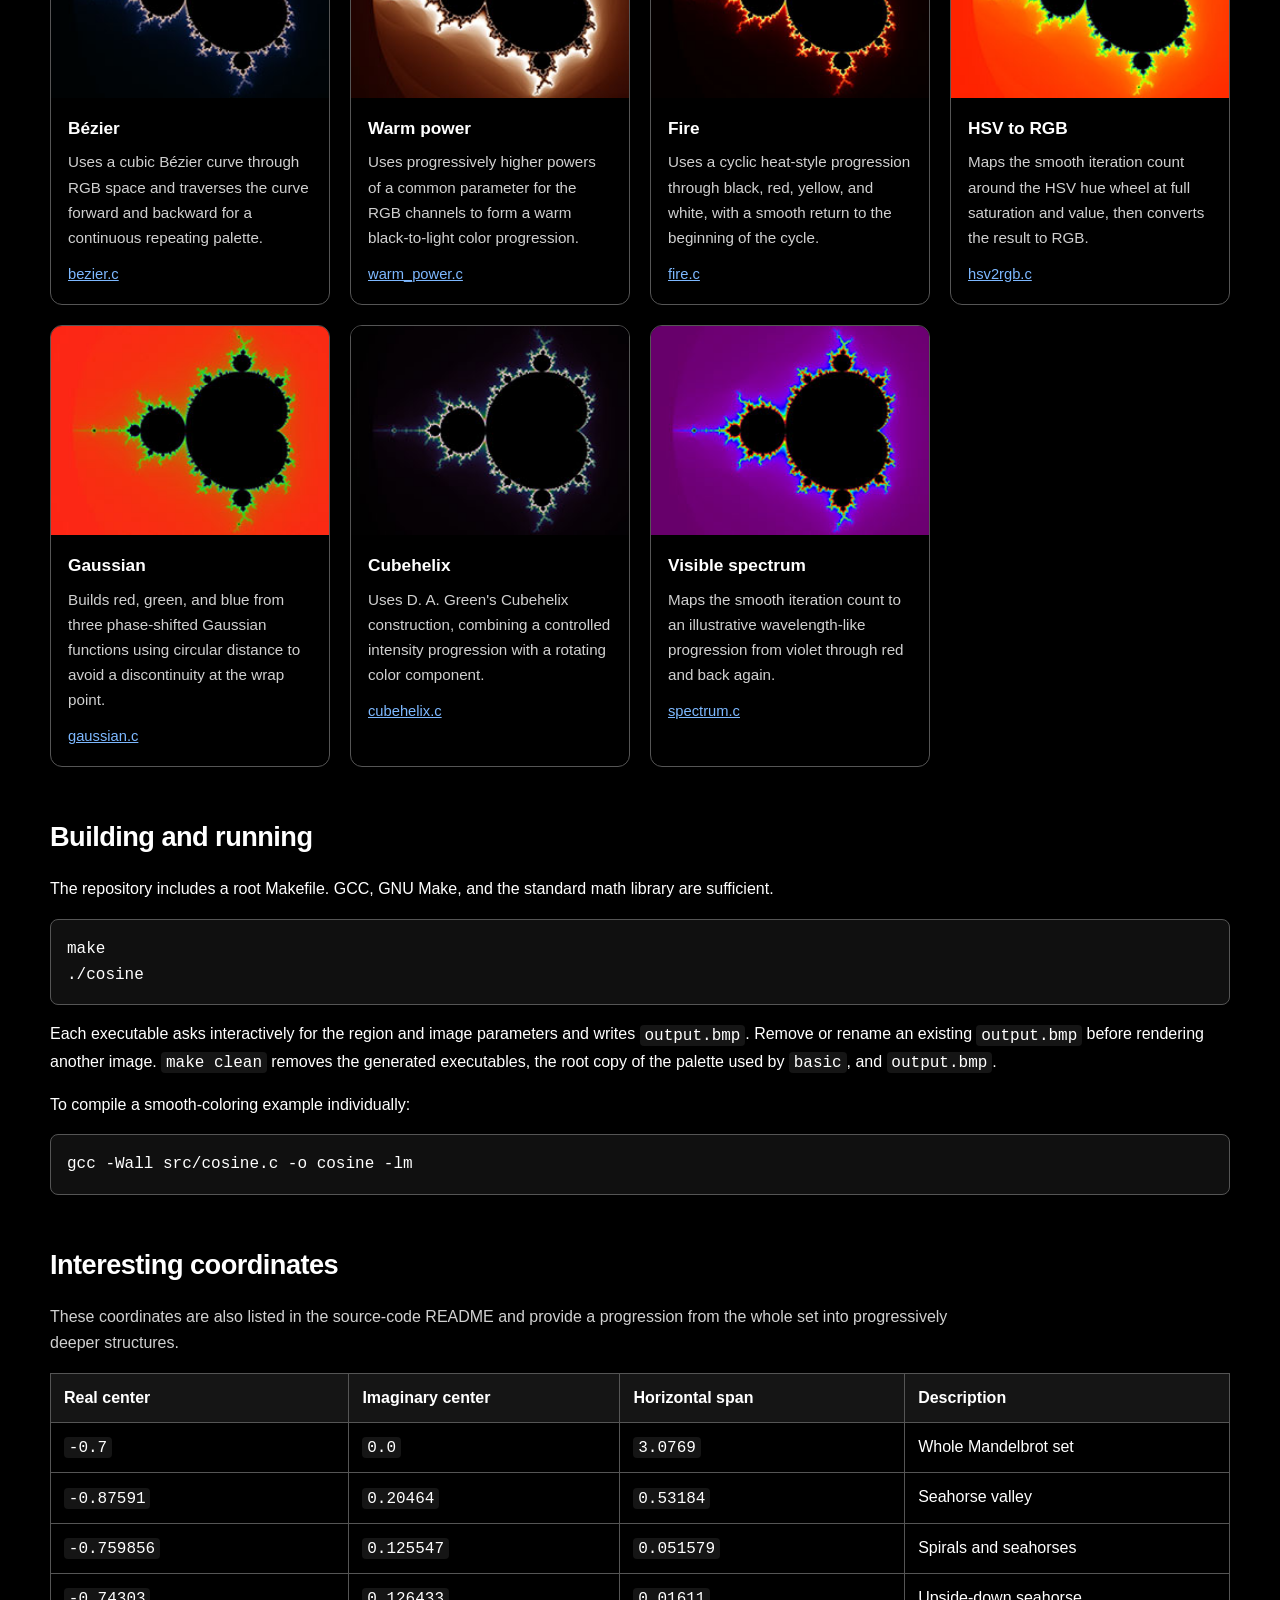
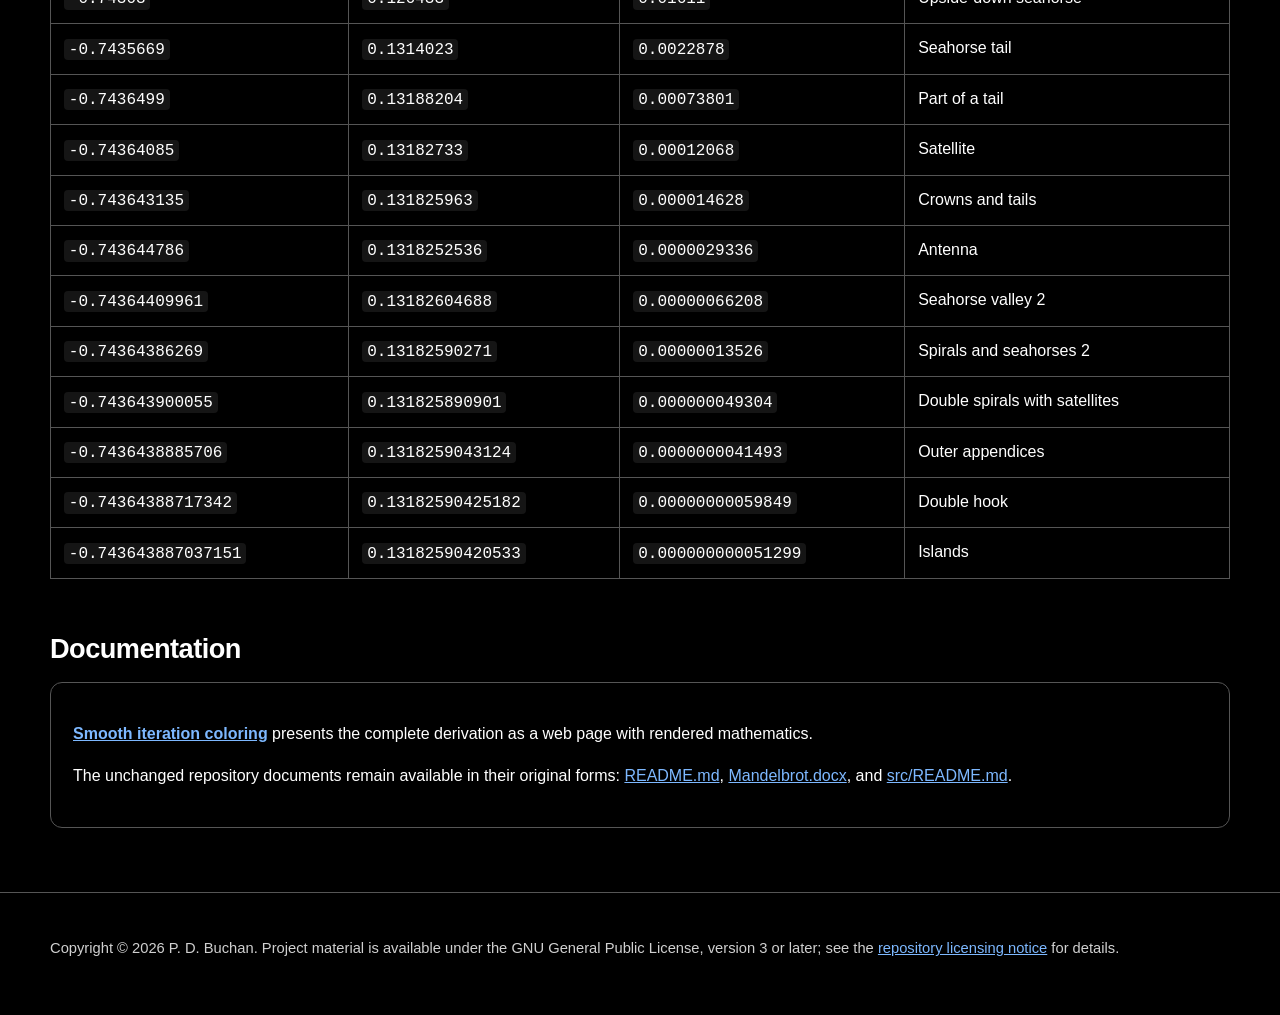
==== commit d100070b: "Revised HTML" ====
--- a/docs/index.html
+++ b/docs/index.html
@@ -24,6 +24,9 @@
 <main>
   <section class="hero">
     <h1>Mandelbrot Set</h1>
+
+    <p>Project files are available in the <a href="https://github.com/pdbuchan/mandelbrot">Mandelbrot GitHub repository</a>.</p>
+
     <p>A collection of small, independent C programs for rendering user-selected areas of the Mandelbrot set. The examples share the same core escape-time calculation while demonstrating several different ways to convert integer or smooth iteration counts into color.</p>
     <div class="actions">
       <a class="button" href="#programs">Explore the palettes</a>
